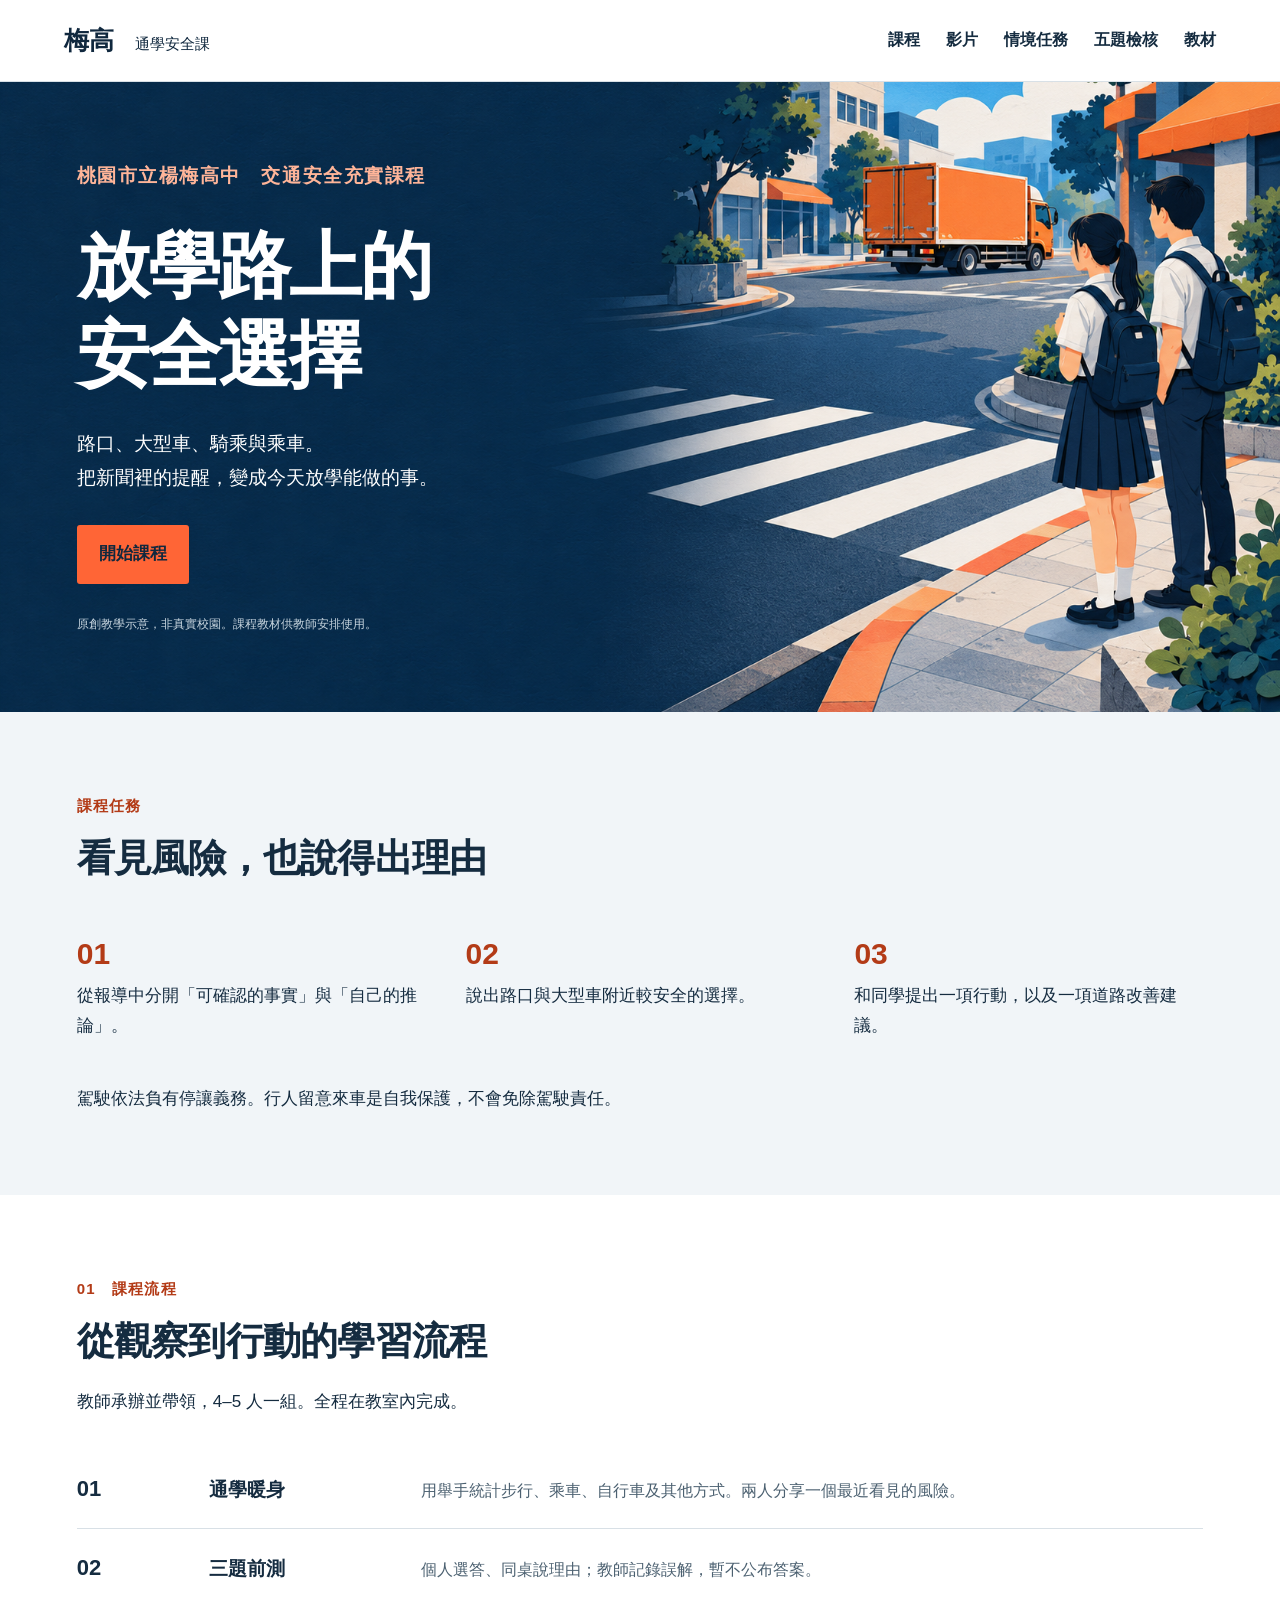
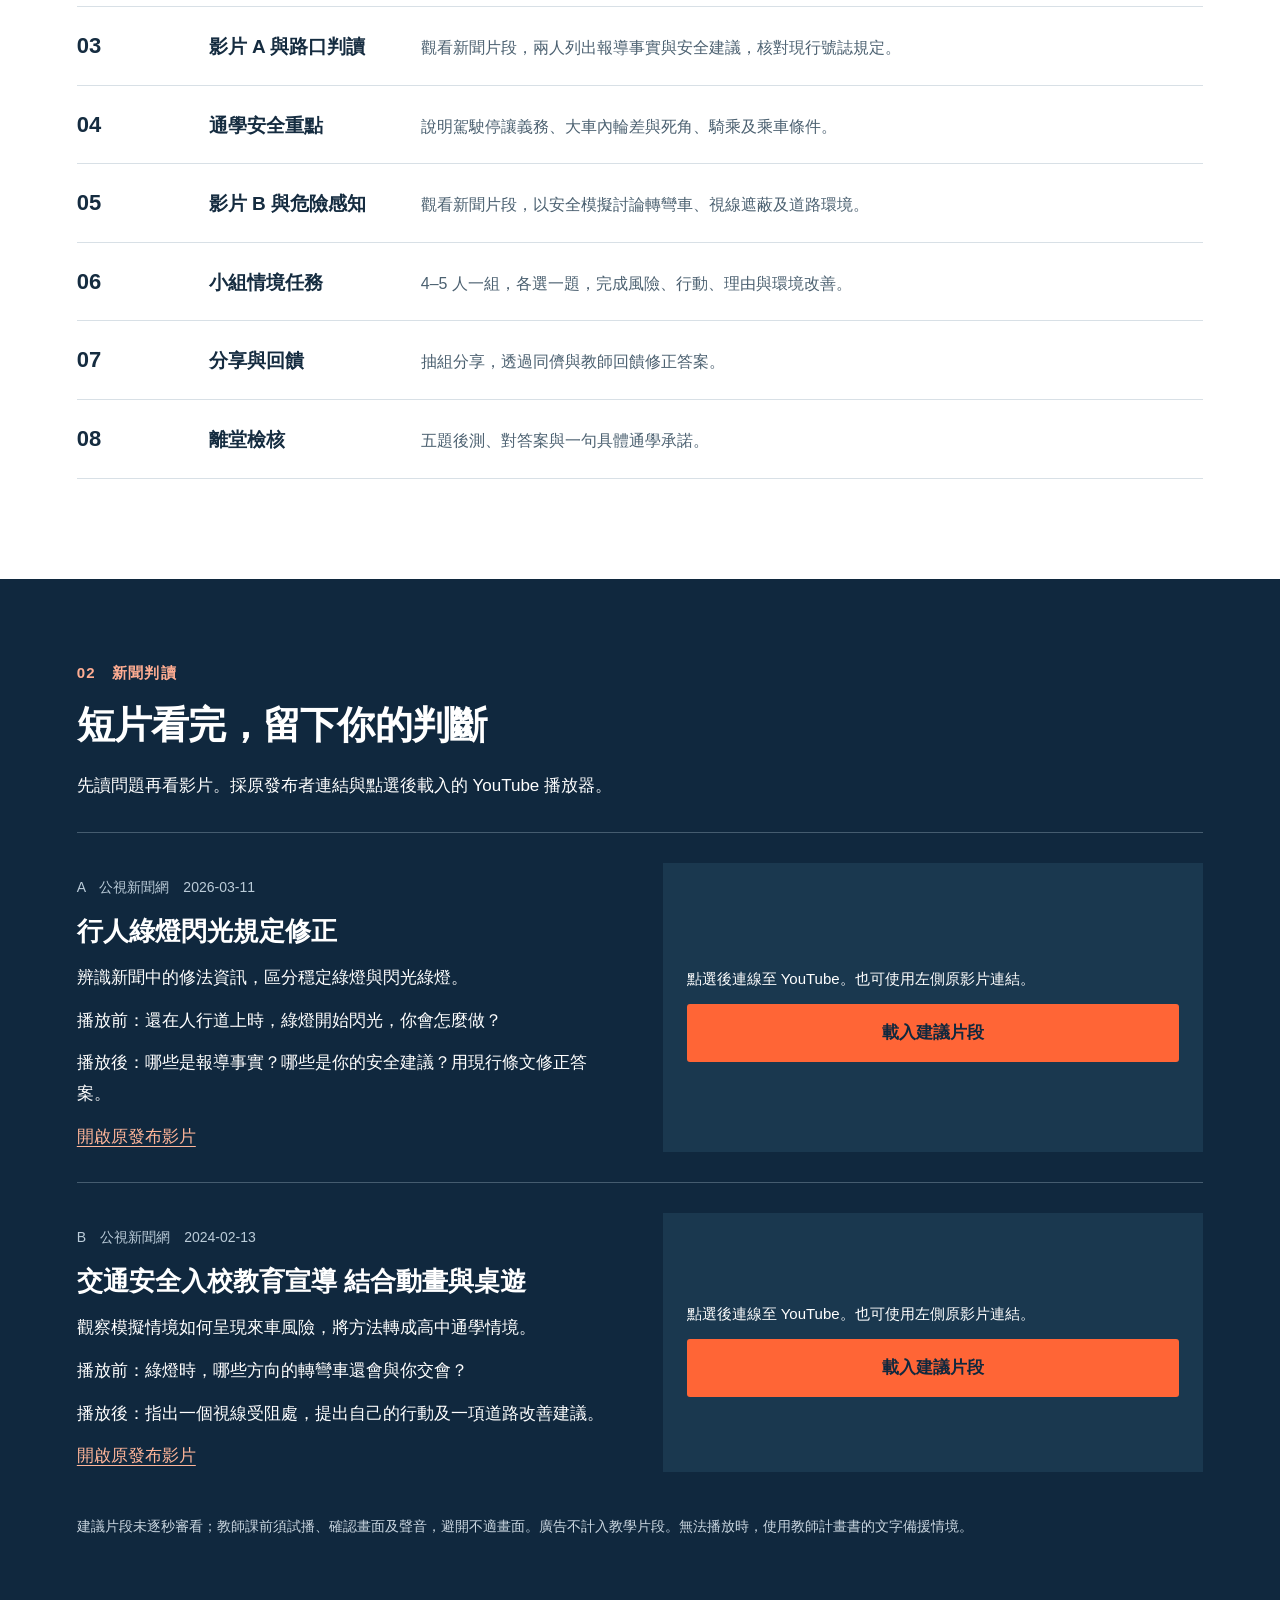
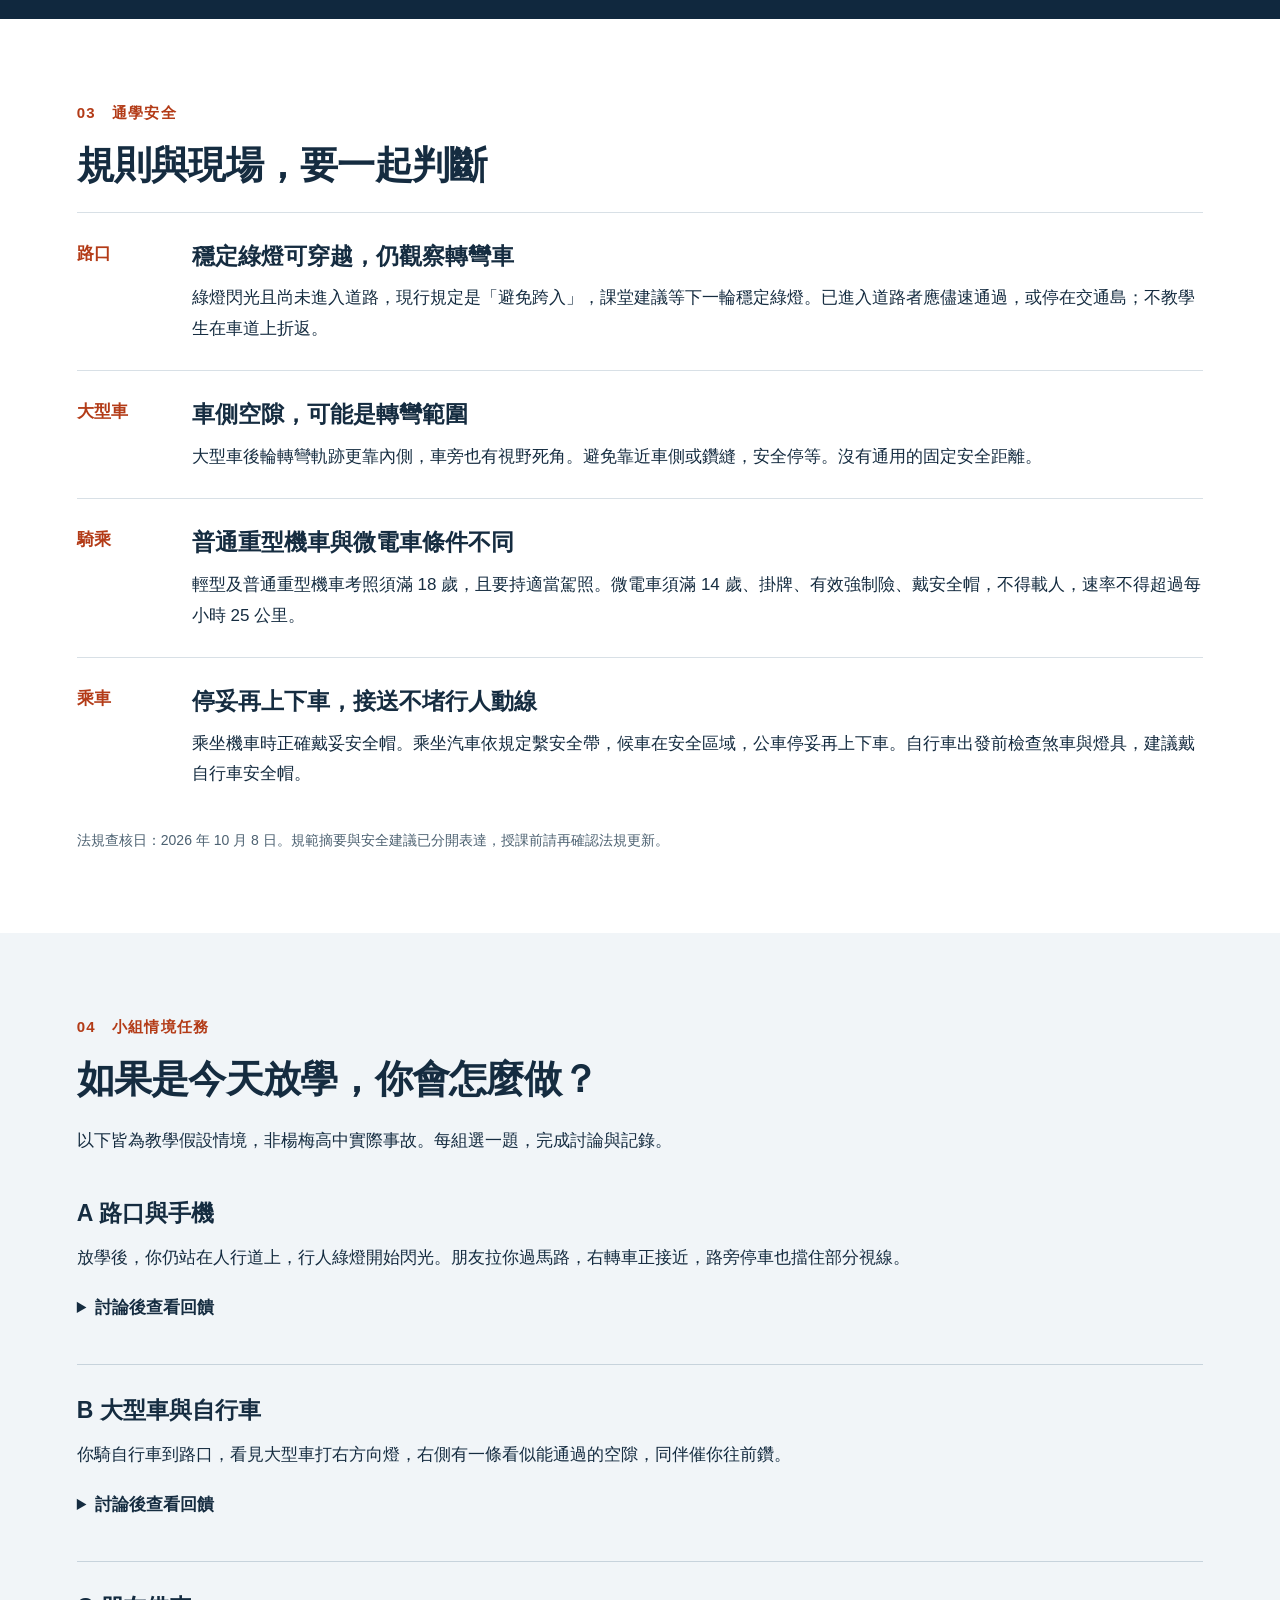
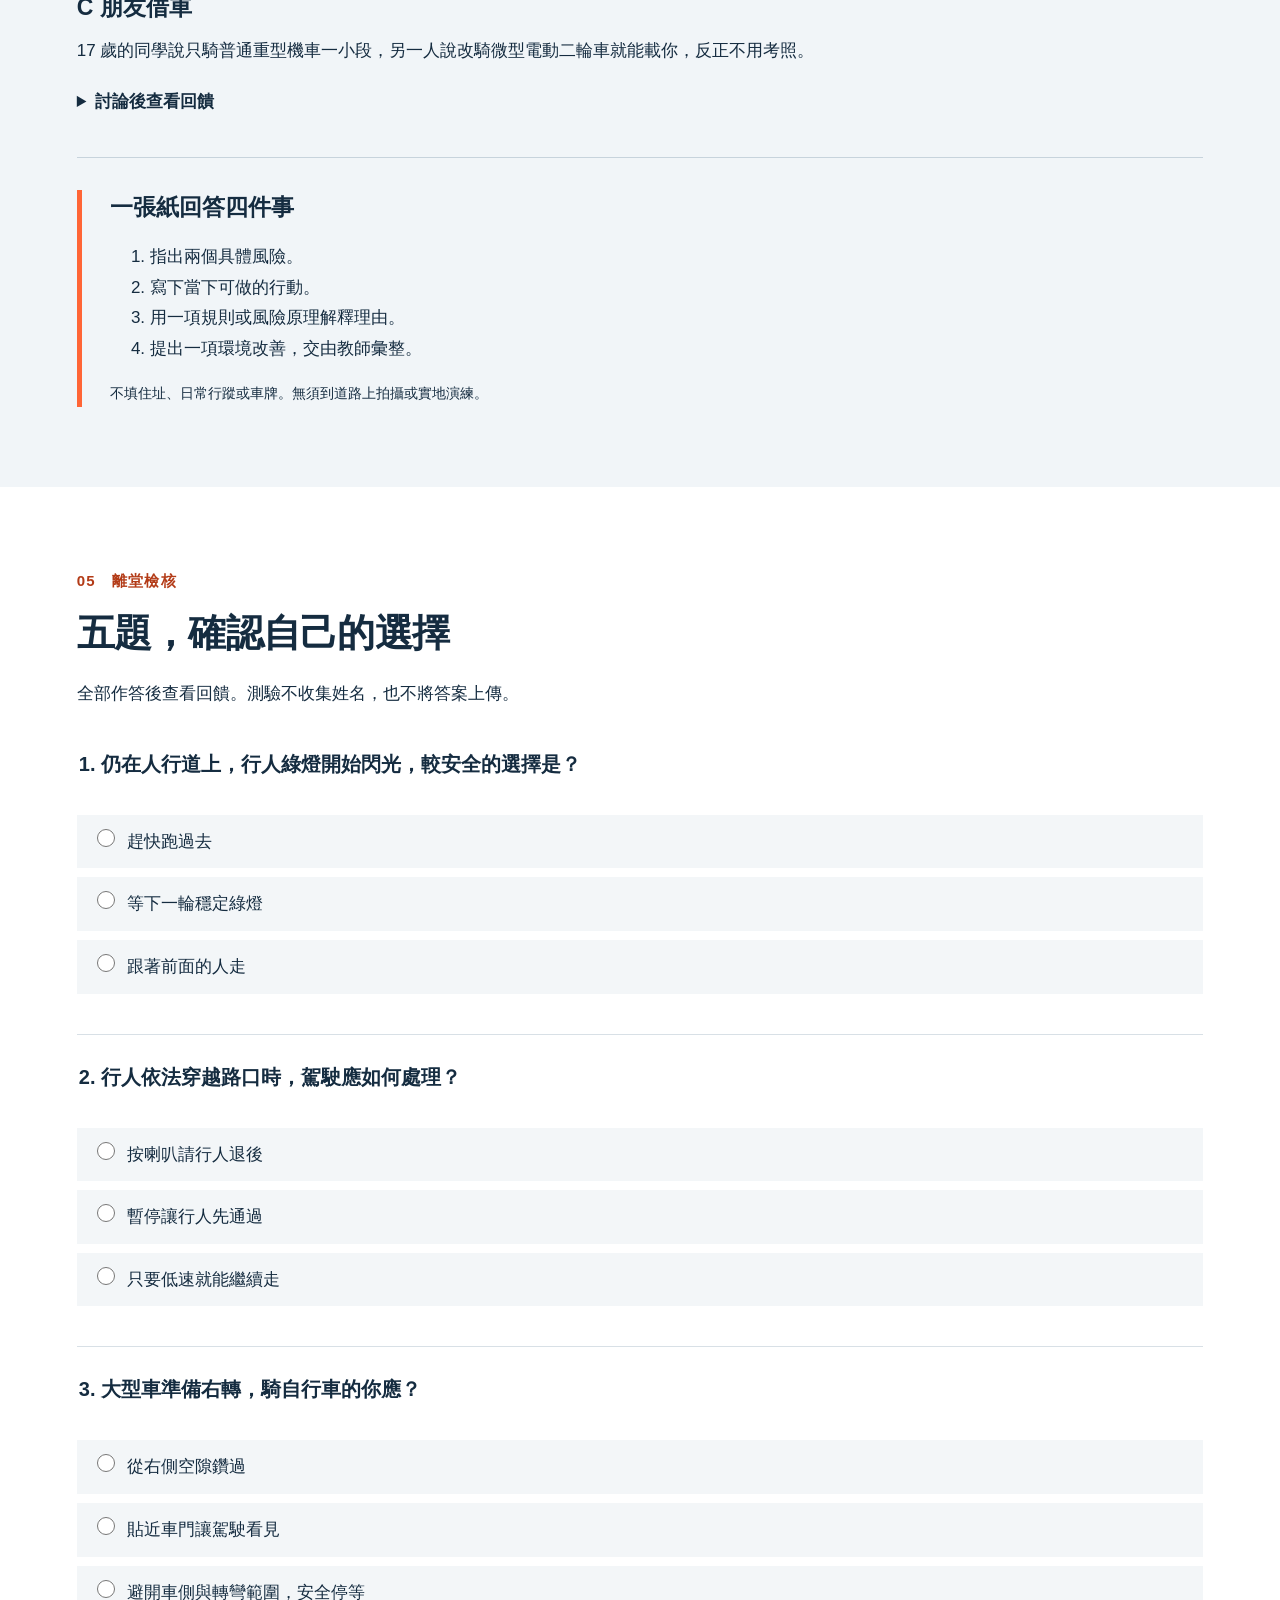
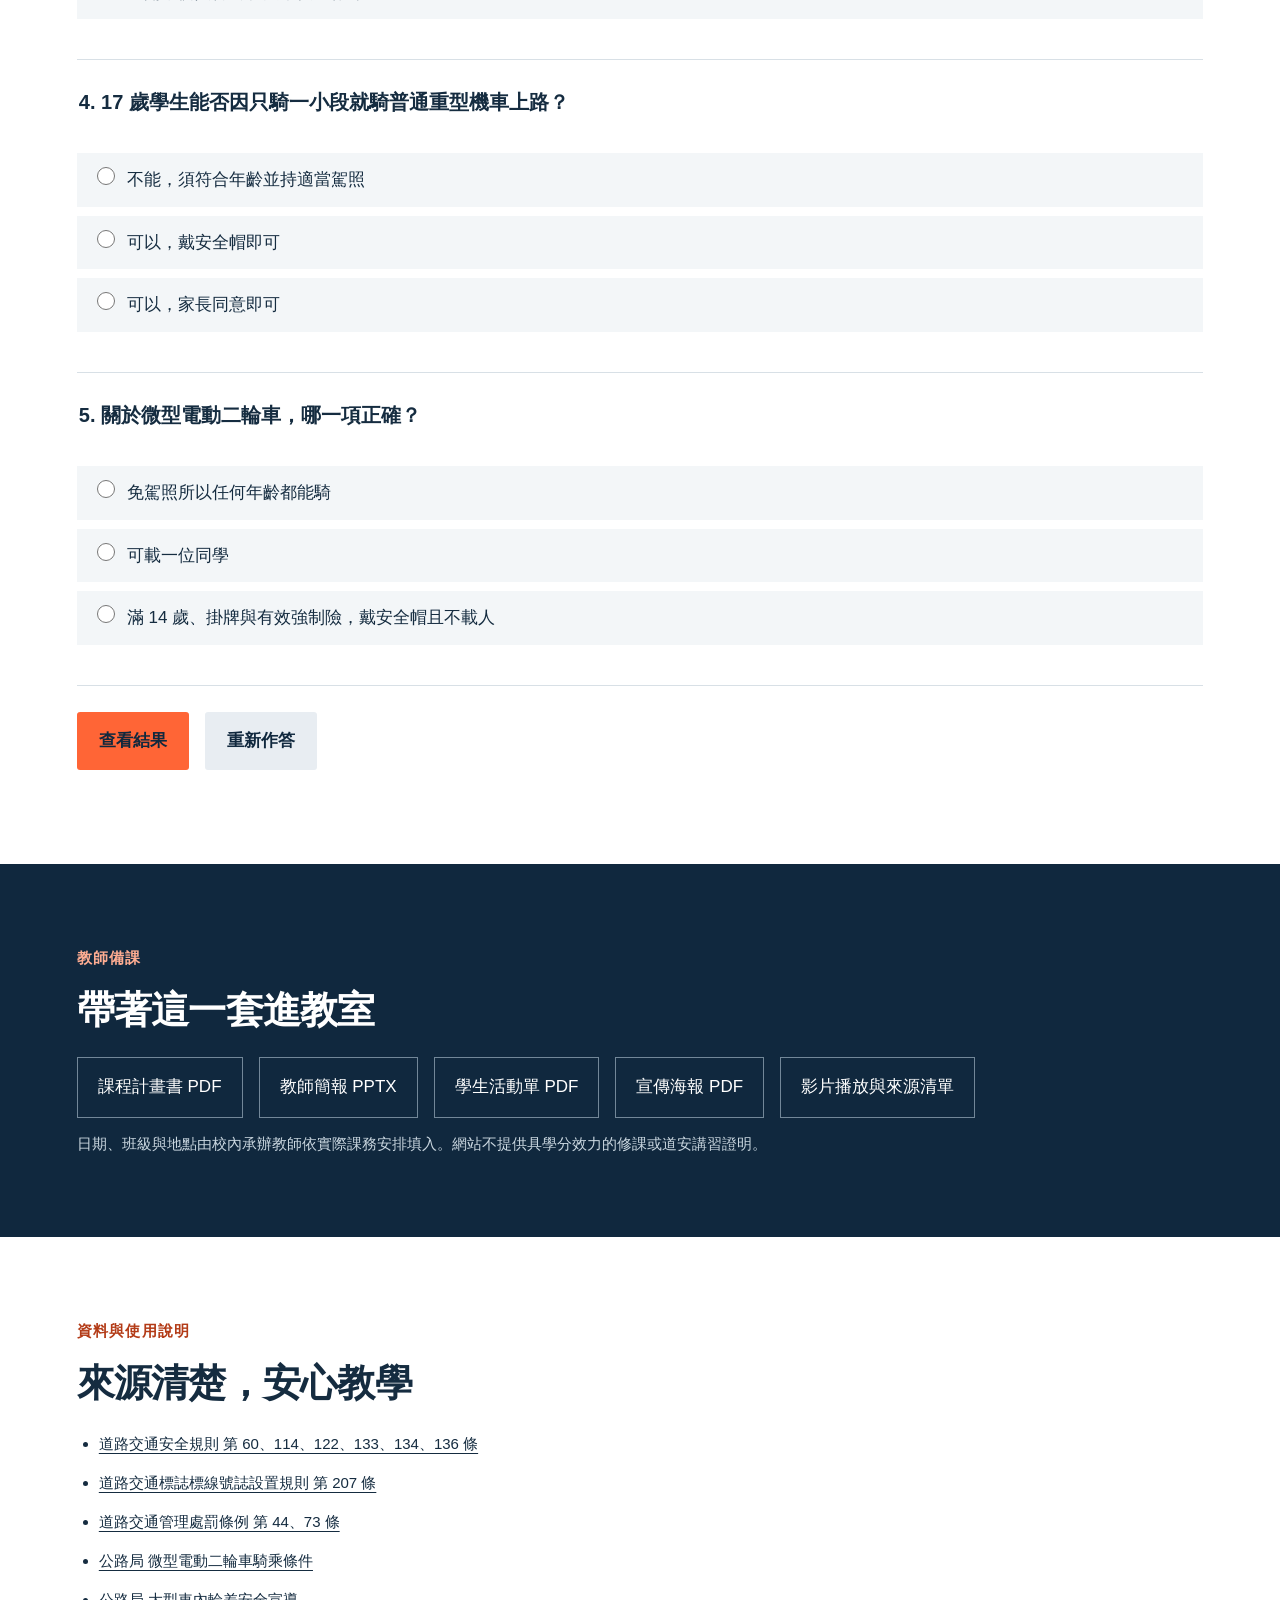
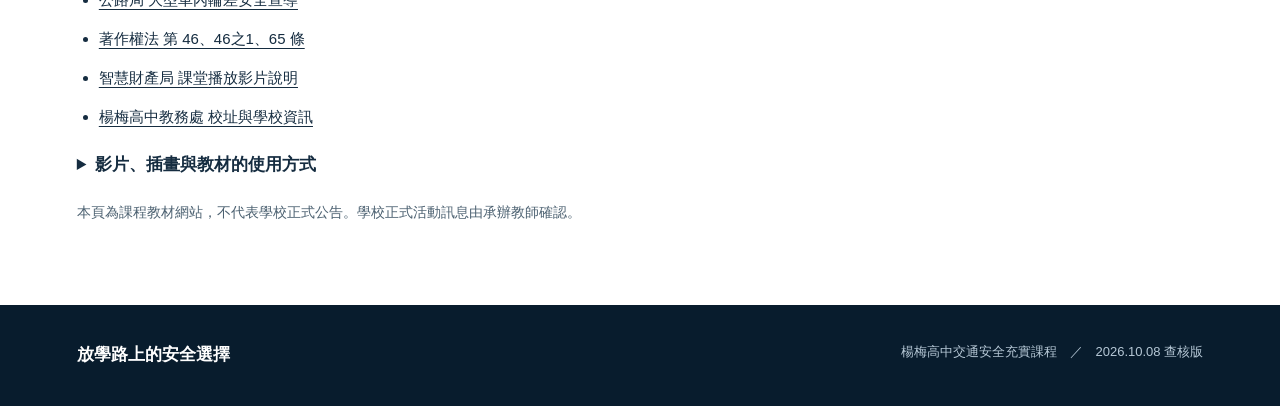
==== index.html @ a86367f7 "Publish Yangmei High School road safety course" ====
<!doctype html>
<html lang="zh-Hant-TW"><head><meta charset="utf-8"><meta name="viewport" content="width=device-width,initial-scale=1"><meta name="description" content="楊梅高中交通安全充實課程：新聞判讀、通學情境任務與五題檢核。"><title>放學路上的安全選擇｜楊梅高中交通安全充實課程</title><link rel="icon" href="data:image/svg+xml,%3Csvg xmlns='http://www.w3.org/2000/svg' viewBox='0 0 32 32'%3E%3Crect width='32' height='32' rx='7' fill='%2310283e'/%3E%3Cpath d='M7 8h18v4H7zm0 7h18v4H7zm0 7h18v4H7z' fill='%23ff6536'/%3E%3C/svg%3E"><link rel="stylesheet" href="style.css"></head>
<body><a class="skip" href="#main">跳至課程內容</a><header><a class="brand" href="#main">梅高 <span>通學安全課</span></a><nav aria-label="主要選單"><a href="#schedule">課程</a><a href="#videos">影片</a><a href="#mission">情境任務</a><a href="#quiz">五題檢核</a><a href="#downloads">教材</a></nav></header>
<main id="main"><section class="hero"><div class="hero-text"><p class="eyebrow">桃園市立楊梅高中　交通安全充實課程</p><h1>放學路上的<br>安全選擇</h1><p>路口、大型車、騎乘與乘車。<br>把新聞裡的提醒，變成今天放學能做的事。</p><a class="button" href="#schedule">開始課程</a><p class="caption">原創教學示意，非真實校園。課程教材供教師安排使用。</p></div></section>
<section class="intro"><p class="section-no">課程任務</p><h2>看見風險，也說得出理由</h2><div class="goals"><p><strong>01</strong>從報導中分開「可確認的事實」與「自己的推論」。</p><p><strong>02</strong>說出路口與大型車附近較安全的選擇。</p><p><strong>03</strong>和同學提出一項行動，以及一項道路改善建議。</p></div><p>駕駛依法負有停讓義務。行人留意來車是自我保護，不會免除駕駛責任。</p></section>
<section id="schedule"><div class="section-head"><p class="section-no">01　課程流程</p><h2>從觀察到行動的學習流程</h2><p>教師承辦並帶領，4–5 人一組。全程在教室內完成。</p></div><ol id="timeline" class="timeline"></ol></section>
<section class="navy" id="videos"><div class="section-head"><p class="section-no">02　新聞判讀</p><h2>短片看完，留下你的判斷</h2><p>先讀問題再看影片。採原發布者連結與點選後載入的 YouTube 播放器。</p></div><div id="video-list"></div><p class="note">建議片段未逐秒審看；教師課前須試播、確認畫面及聲音，避開不適畫面。廣告不計入教學片段。無法播放時，使用教師計畫書的文字備援情境。</p></section>
<section id="rules"><p class="section-no">03　通學安全</p><h2>規則與現場，要一起判斷</h2><div class="rule-list"><article><span>路口</span><h3>穩定綠燈可穿越，仍觀察轉彎車</h3><p>綠燈閃光且尚未進入道路，現行規定是「避免跨入」，課堂建議等下一輪穩定綠燈。已進入道路者應儘速通過，或停在交通島；不教學生在車道上折返。</p></article><article><span>大型車</span><h3>車側空隙，可能是轉彎範圍</h3><p>大型車後輪轉彎軌跡更靠內側，車旁也有視野死角。避免靠近車側或鑽縫，安全停等。沒有通用的固定安全距離。</p></article><article><span>騎乘</span><h3>普通重型機車與微電車條件不同</h3><p>輕型及普通重型機車考照須滿 18 歲，且要持適當駕照。微電車須滿 14 歲、掛牌、有效強制險、戴安全帽，不得載人，速率不得超過每小時 25 公里。</p></article><article><span>乘車</span><h3>停妥再上下車，接送不堵行人動線</h3><p>乘坐機車時正確戴妥安全帽。乘坐汽車依規定繫安全帶，候車在安全區域，公車停妥再上下車。自行車出發前檢查煞車與燈具，建議戴自行車安全帽。</p></article></div><p class="note">法規查核日：2026 年 10 月 8 日。規範摘要與安全建議已分開表達，授課前請再確認法規更新。</p></section>
<section id="mission" class="mission"><p class="section-no">04　小組情境任務</p><h2>如果是今天放學，你會怎麼做？</h2><p>以下皆為教學假設情境，非楊梅高中實際事故。每組選一題，完成討論與記錄。</p><div id="scenario-list"></div><div class="task"><h3>一張紙回答四件事</h3><ol><li>指出兩個具體風險。</li><li>寫下當下可做的行動。</li><li>用一項規則或風險原理解釋理由。</li><li>提出一項環境改善，交由教師彙整。</li></ol><p>不填住址、日常行蹤或車牌。無須到道路上拍攝或實地演練。</p></div></section>
<section id="quiz"><p class="section-no">05　離堂檢核</p><h2>五題，確認自己的選擇</h2><p>全部作答後查看回饋。測驗不收集姓名，也不將答案上傳。</p><form id="quiz-form"></form><div class="quiz-actions"><button type="submit" form="quiz-form">查看結果</button><button type="button" class="secondary" id="reset-quiz">重新作答</button></div><div id="result" role="status" aria-live="polite"></div></section>
<section id="downloads" class="downloads"><p class="section-no">教師備課</p><h2>帶著這一套進教室</h2><div class="download-links"><a href="materials/teacher-plan.pdf" download>課程計畫書 PDF</a><a href="materials/teacher-slides.pptx" download>教師簡報 PPTX</a><a href="materials/student-sheet.pdf" download>學生活動單 PDF</a><a href="materials/poster.pdf" download>宣傳海報 PDF</a><a href="materials/video-guide.html">影片播放與來源清單</a></div><p>日期、班級與地點由校內承辦教師依實際課務安排填入。網站不提供具學分效力的修課或道安講習證明。</p></section>
<section id="sources"><p class="section-no">資料與使用說明</p><h2>來源清楚，安心教學</h2><ul id="source-list"></ul><details><summary>影片、插畫與教材的使用方式</summary><p>影片著作權屬原權利人。本網站提供官方來源連結與原播放器，不存放影片、重製新聞截圖或提供下載。課堂播放須限於授課目的必要範圍，依著作權法第 46、65 條評估；公開網站不以課堂使用例外為重製或重新上傳的依據。原發布者關閉嵌入或移除影片時，改用來源連結及文字情境。</p><p>文字、活動及宣傳版面為本課程原創編製；插畫為 AI 生成教學示意。未使用學校校徽、新聞畫面或第三方照片。教師可在校內教學使用並修改原創教材；第三方影片仍依原權利條件使用。</p></details><p>本頁為課程教材網站，不代表學校正式公告。學校正式活動訊息由承辦教師確認。</p></section></main><footer><strong>放學路上的安全選擇</strong><span>楊梅高中交通安全充實課程　／　2026.10.08 查核版</span></footer><script src="course-data.js"></script><script src="app.js"></script></body></html>
---- style.css ----
:root{--navy:#10283e;--orange:#ff6536;--ink:#152c40;--muted:#4c6171;--line:#d8e0e6;--pale:#f1f5f8}*{box-sizing:border-box}html{scroll-behavior:smooth;scroll-padding-top:100px}body{margin:0;color:var(--ink);font-family:"Microsoft JhengHei","Noto Sans TC",sans-serif;font-size:17px;line-height:1.8}a{color:inherit;text-underline-offset:4px}button,a{touch-action:manipulation}button{font:inherit;cursor:pointer}a:focus-visible,button:focus-visible,input:focus-visible,summary:focus-visible{outline:3px solid #f58c00;outline-offset:4px}.skip{position:absolute;top:-100px;left:20px;background:white;z-index:9}.skip:focus{top:8px}header{display:flex;align-items:center;justify-content:space-between;padding:18px 5vw;background:white;position:sticky;top:0;z-index:5;border-bottom:1px solid var(--line);gap:24px}.brand{text-decoration:none;font-size:25px;font-weight:900;color:var(--navy);white-space:nowrap}.brand span{font-size:15px;margin-left:14px;font-weight:500}nav{display:flex;gap:26px}nav a{text-decoration:none;font-size:16px;font-weight:700}nav a:hover{color:#b83b13}.hero{min-height:630px;background:var(--navy) url('hero.png') center/cover;color:white;display:flex;align-items:center;padding:55px 6vw}.hero-text{max-width:590px}.eyebrow,.section-no{font-size:15px;font-weight:bold;letter-spacing:.08em}.eyebrow{color:#ffb599}h1{font-size:clamp(42px,5.7vw,78px);line-height:1.22;margin:28px 0;font-weight:900;letter-spacing:-.03em}.hero p{font-size:19px}.hero .caption{font-size:12px;margin-top:30px;color:#c7d5df}.button,button{display:inline-block;background:var(--orange);color:#10283e;border:0;padding:14px 22px;font-weight:800;text-decoration:none;border-radius:3px}.button:hover,button:hover{background:#ff8d6a}.hero .button{margin-top:18px}.intro,main>section:not(.hero){padding:68px max(6vw,calc((100vw - 1180px)/2))}h2{font-size:clamp(28px,3vw,42px);line-height:1.4;margin:10px 0 20px;letter-spacing:-.02em}h3{font-size:23px;line-height:1.5;margin:12px 0}p{margin:12px 0}.section-no{color:#b33b17}.section-head{margin-bottom:30px}.goals{display:grid;grid-template-columns:repeat(3,1fr);gap:40px;margin:30px 0}.goals strong{display:block;color:#b33b17;font-size:30px}.intro{background:var(--pale)}.timeline{padding:0;margin:32px 0;list-style:none}.timeline li{display:grid;grid-template-columns:110px 190px 1fr;gap:22px;padding:19px 0;border-bottom:1px solid var(--line);align-items:baseline}.time{font-size:22px;font-weight:800;font-variant-numeric:tabular-nums}.timeline h3{font-size:19px;margin:0}.timeline p{margin:0;color:var(--muted);font-size:16px}.navy{background:var(--navy);color:white}.navy .section-no{color:#ffad92}.video{padding:30px 0;border-top:1px solid #455c6f;display:grid;grid-template-columns:1fr 1fr;gap:45px}.video-meta{color:#bbccd9;font-size:14px}.video h3{font-size:26px}.video .button{margin-top:12px}.video-preview{background:#1a384f;padding:24px;min-height:220px;display:flex;flex-direction:column;justify-content:center}.video-preview p{font-size:15px}.video iframe{width:100%;aspect-ratio:16/9;border:0}.video a{color:#ffb599}.video small{font-size:13px;color:#cbd7e1}.note{font-size:14px;color:var(--muted)}.navy .note{color:#cbd7e1}.rule-list article{display:grid;grid-template-columns:90px 1fr;column-gap:25px;padding:26px 0;border-top:1px solid var(--line)}.rule-list span{grid-row:span 2;font-weight:bold;color:#b33b17}.rule-list h3{margin:0 0 10px}.rule-list p{grid-column:2;margin:0}.mission{background:var(--pale)}.scenario{padding:20px 0;border-bottom:1px solid #c7d3dc}.scenario h3{margin:8px 0}details{margin:20px 0}summary{font-weight:700;cursor:pointer}details p{color:var(--muted)}.task{margin-top:32px;padding-left:28px;border-left:5px solid var(--orange)}.task p{font-size:14px}fieldset{border:0;border-bottom:1px solid var(--line);padding:24px 0 28px;margin:0}legend{font-size:20px;font-weight:700;padding-top:24px}label{display:block;cursor:pointer;margin:9px 0;padding:10px 14px;background:#f3f6f8;border:1px solid transparent}label:has(input:checked){border-color:var(--navy);background:#e6edf3}input{margin-right:12px;accent-color:var(--navy);width:18px;height:18px}.quiz-actions{display:flex;gap:16px;margin:26px 0}.secondary{background:#e8edf2}.secondary:hover{background:#d6e0e8}#result{padding:0;font-size:18px}#result:not(:empty){padding:22px;background:#edf3f7;border-left:5px solid var(--orange)}.feedback{margin-top:12px;font-size:16px}.downloads{background:var(--navy);color:white}.downloads .section-no{color:#ffad92}.download-links{display:flex;flex-wrap:wrap;gap:16px}.download-links a{border:1px solid #728798;text-decoration:none;padding:14px 20px}.download-links a:hover{background:#25465f}.downloads p{font-size:15px;color:#cad7e0}#source-list{padding-left:22px;font-size:15px}#source-list li{margin:12px 0;overflow-wrap:anywhere}#sources>p:last-child{font-size:14px;color:var(--muted)}footer{background:#081c2d;color:white;padding:35px 6vw;display:flex;justify-content:space-between;gap:20px}footer span{font-size:13px;color:#b6c8d6}@media(max-width:900px){header{padding:14px 5vw;flex-wrap:wrap;gap:12px}nav{gap:18px;overflow:auto;white-space:nowrap;width:100%;padding:2px 0}.hero{background-position:60% center;min-height:600px}.hero-text{max-width:58%}.hero p{font-size:16px}.hero .eyebrow{font-size:13px}.goals{grid-template-columns:1fr;gap:12px}.goals strong{display:inline;margin-right:15px;font-size:23px}.timeline li{grid-template-columns:85px 1fr;gap:10px 18px}.timeline p{grid-column:2}.video{grid-template-columns:1fr;gap:16px}.rule-list article{grid-template-columns:60px 1fr;gap:15px}footer{flex-direction:column}}@media(max-width:540px){.brand span{font-size:13px}.hero{background-image:linear-gradient(90deg,rgba(16,40,62,.98),rgba(16,40,62,.75)),url('hero.png');padding:45px 6vw;min-height:560px}.hero-text{max-width:100%}h1{font-size:48px}.hero .caption{max-width:280px}main>section:not(.hero){padding:45px 6vw}.time{font-size:18px}.rule-list article{display:block}.rule-list span{font-size:14px}.rule-list h3{font-size:22px}.quiz-actions{flex-wrap:wrap}.download-links{flex-direction:column}.download-links a{font-size:16px}}@media(prefers-reduced-motion:reduce){html{scroll-behavior:auto}}@media print{header,.hero,.quiz-actions,.video-preview{display:none}main>section{padding:20px!important;break-inside:avoid}.navy,.downloads{background:white;color:black}details{display:block}a{overflow-wrap:anywhere}}
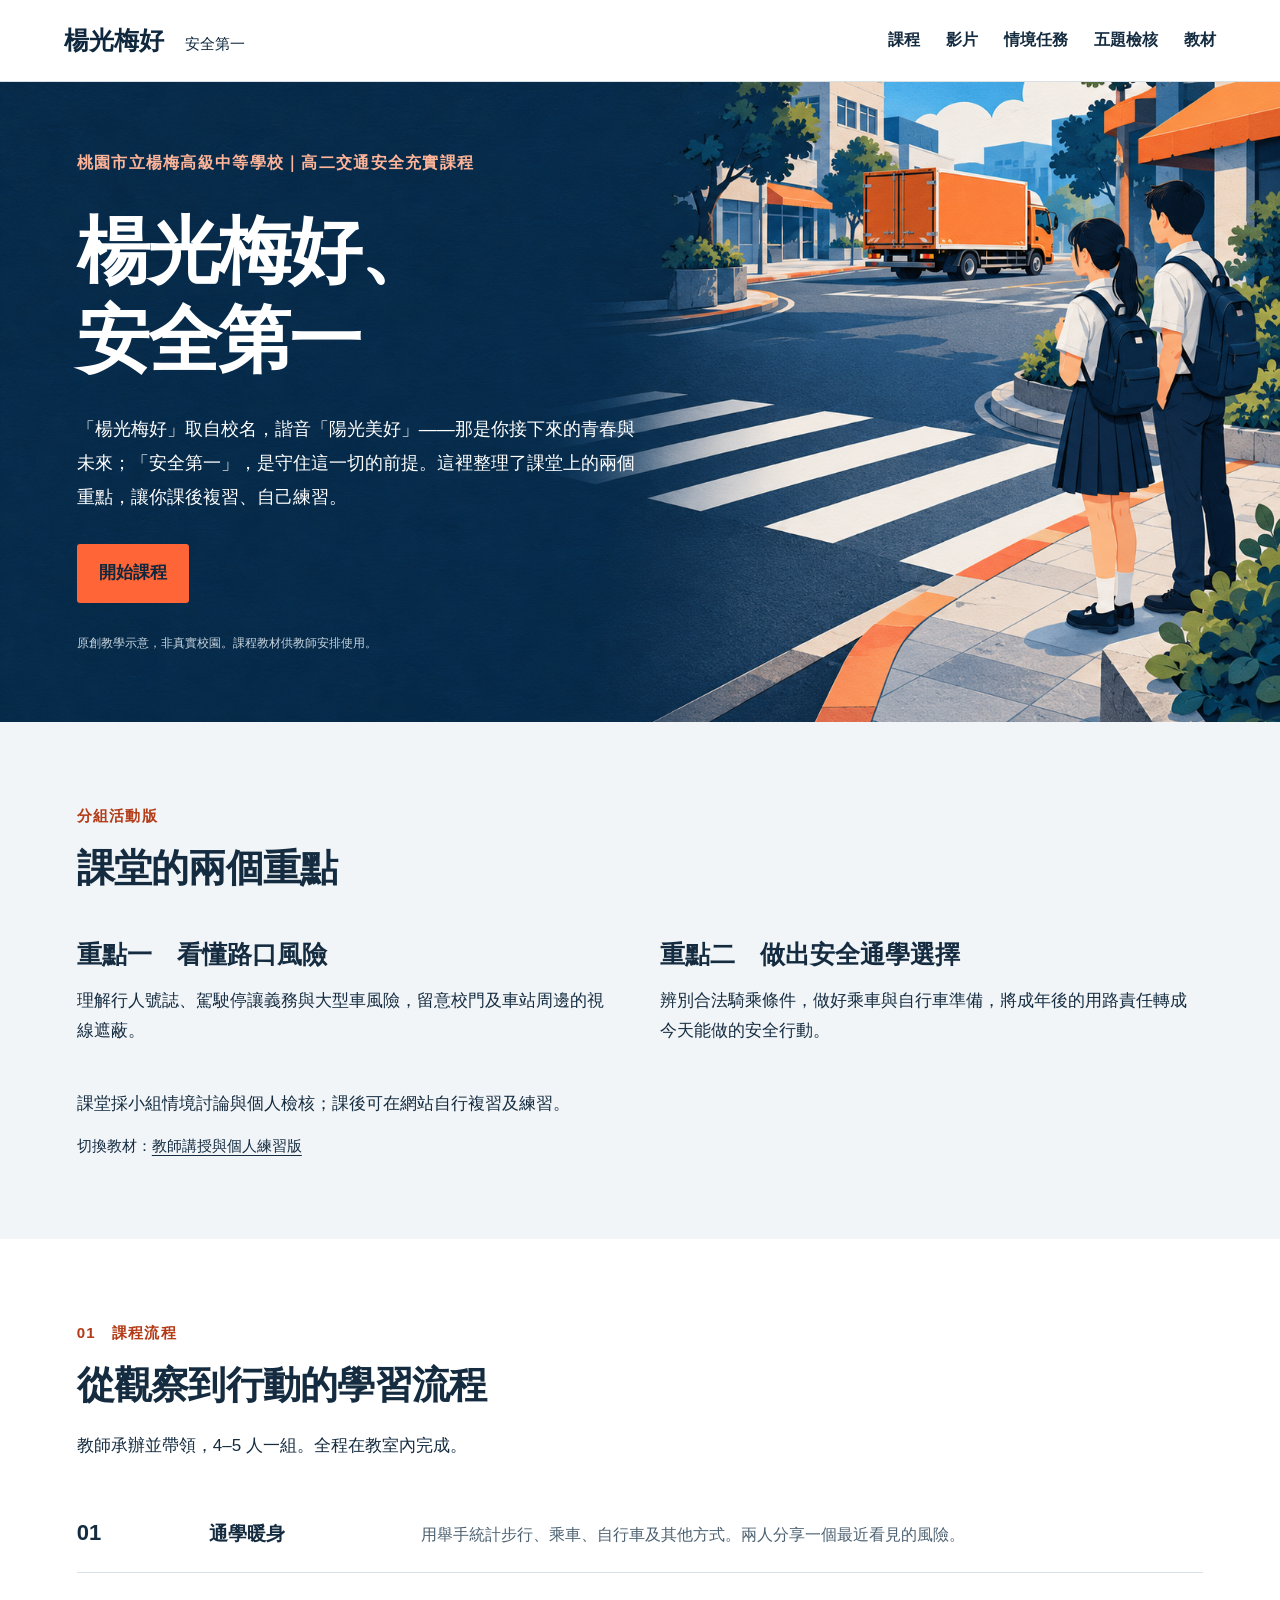
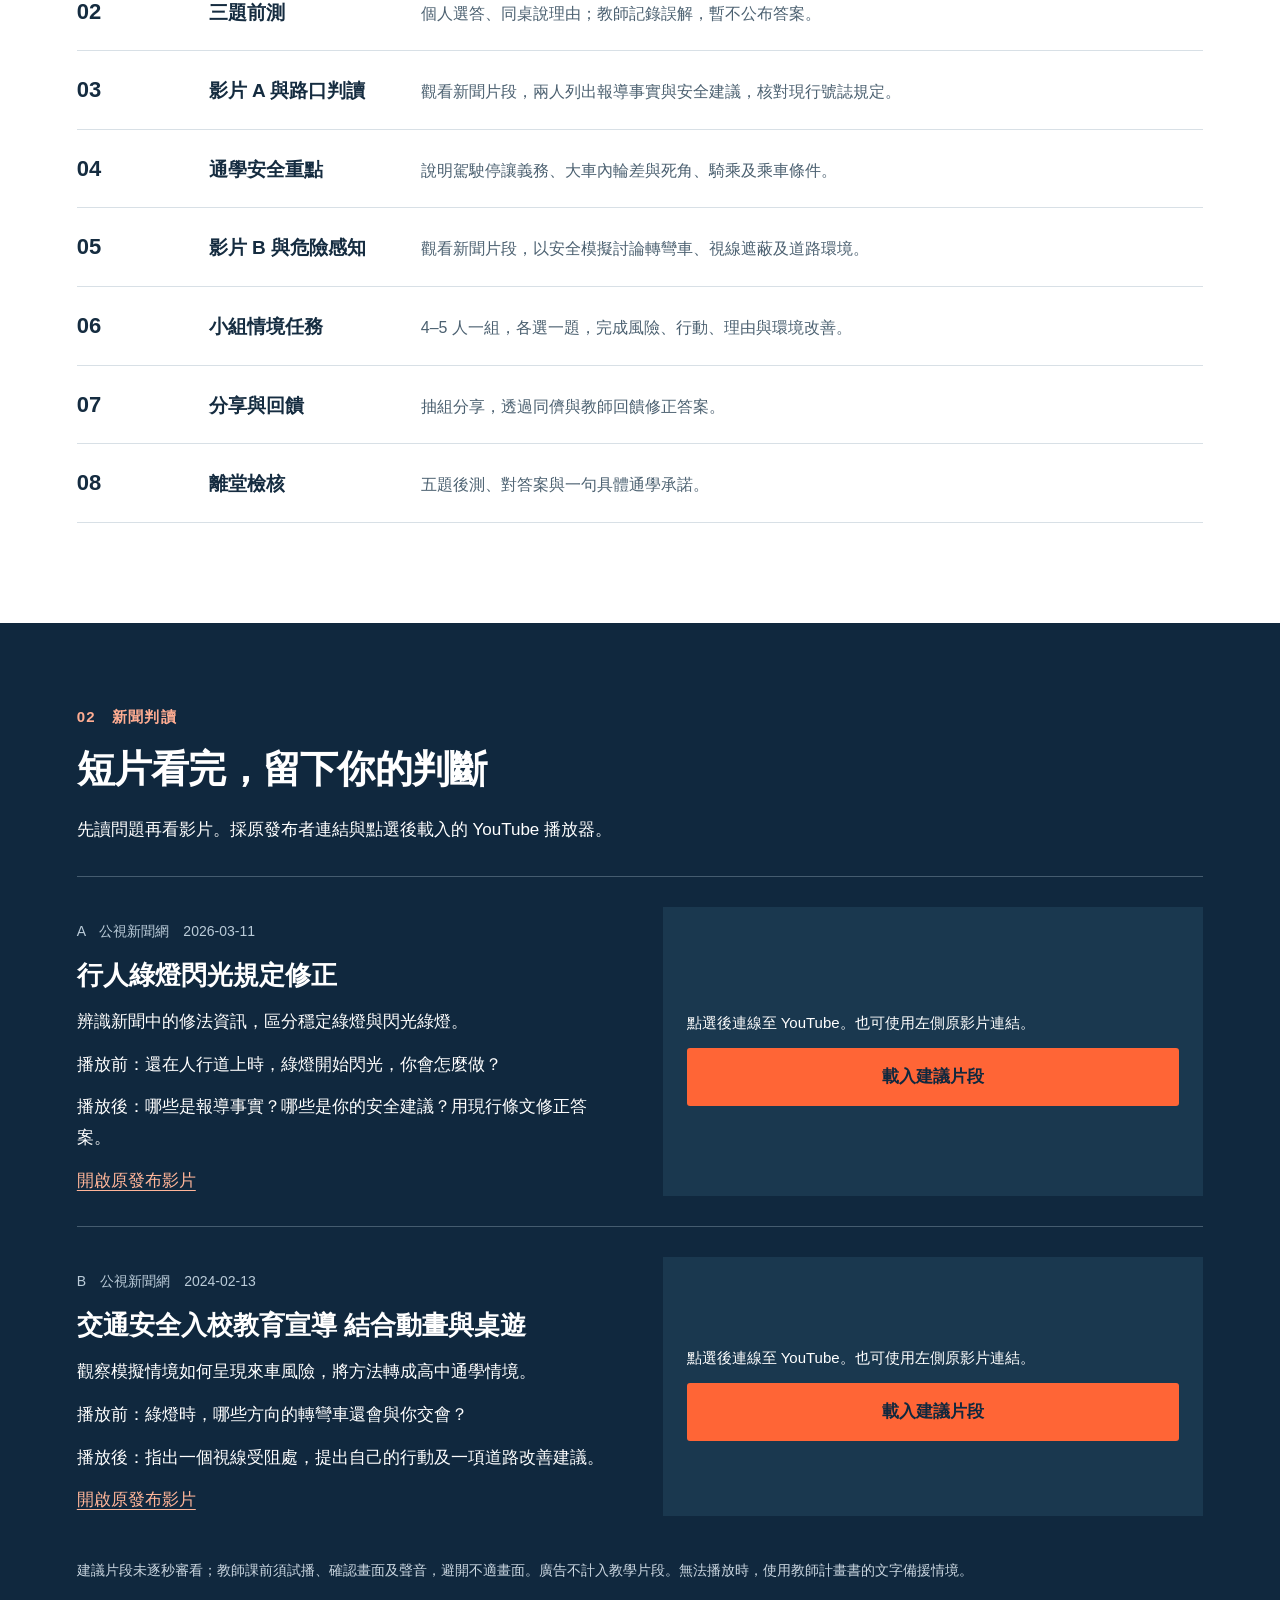
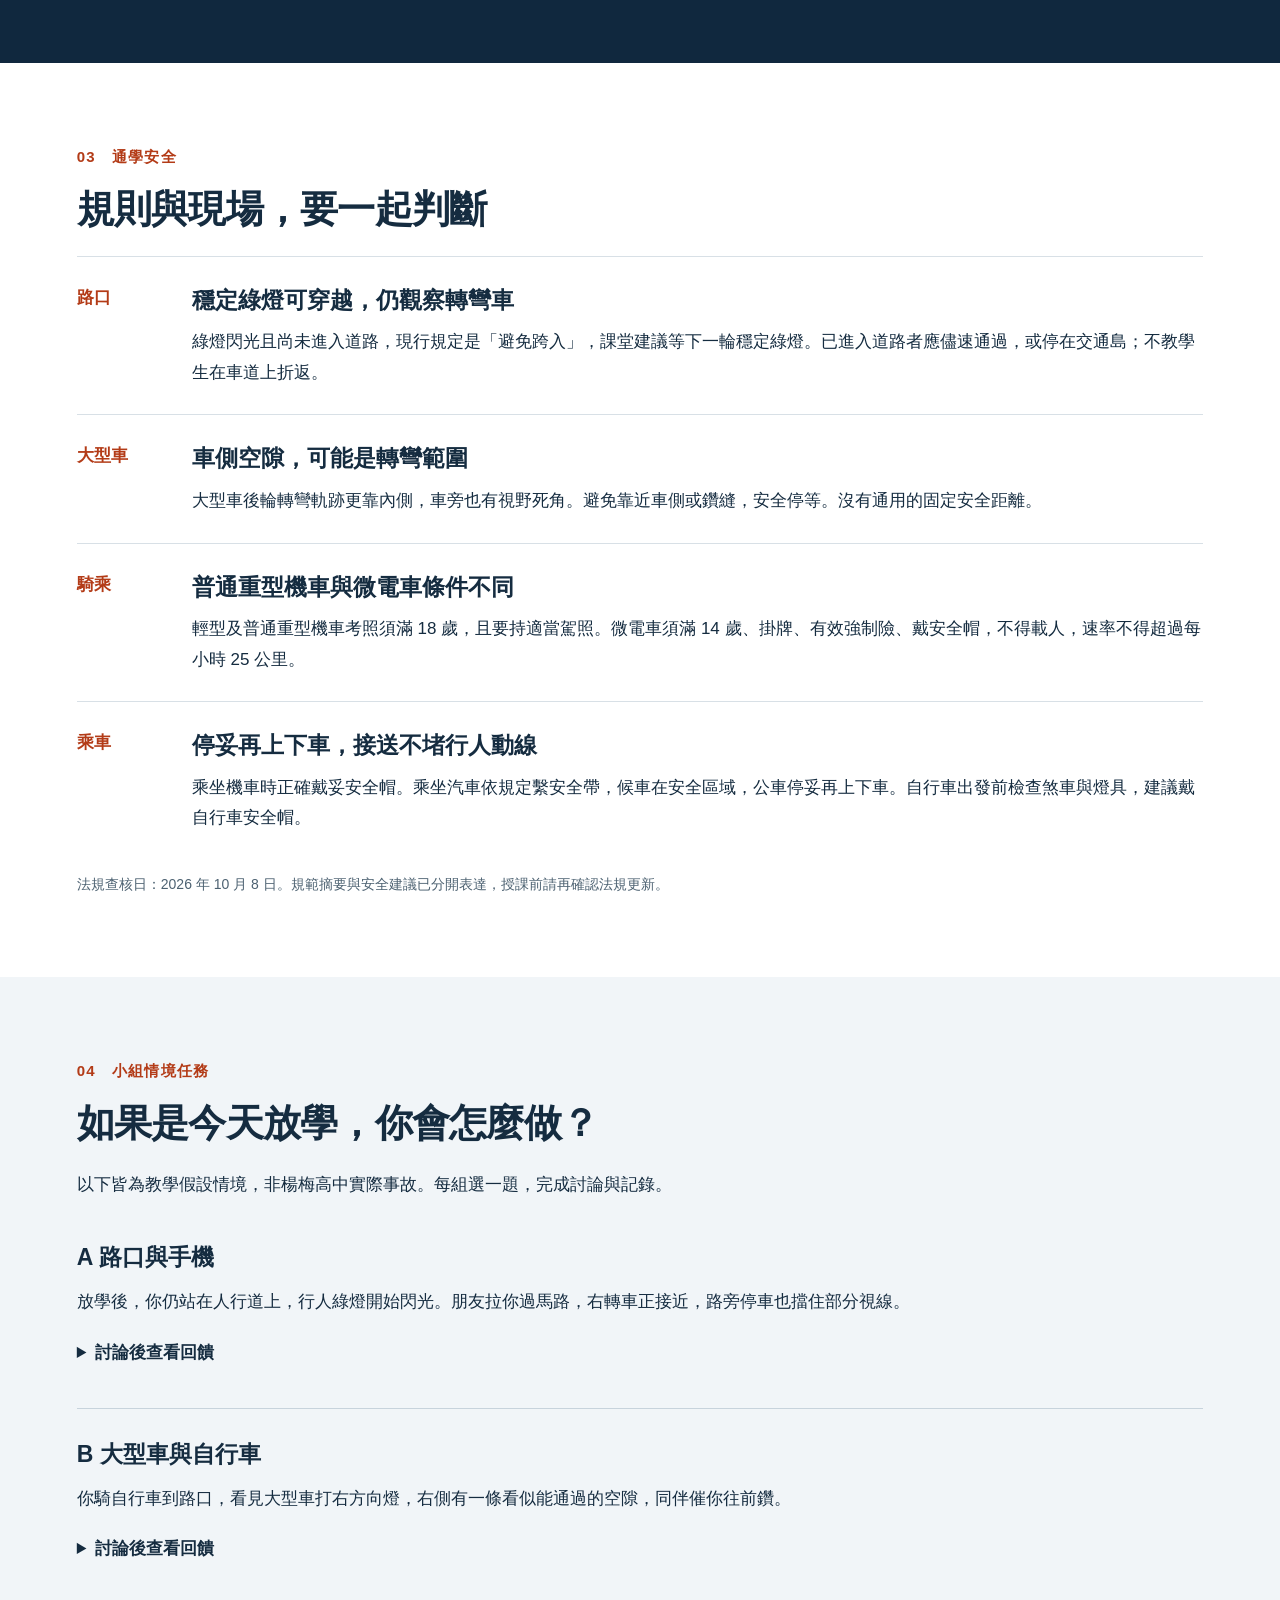
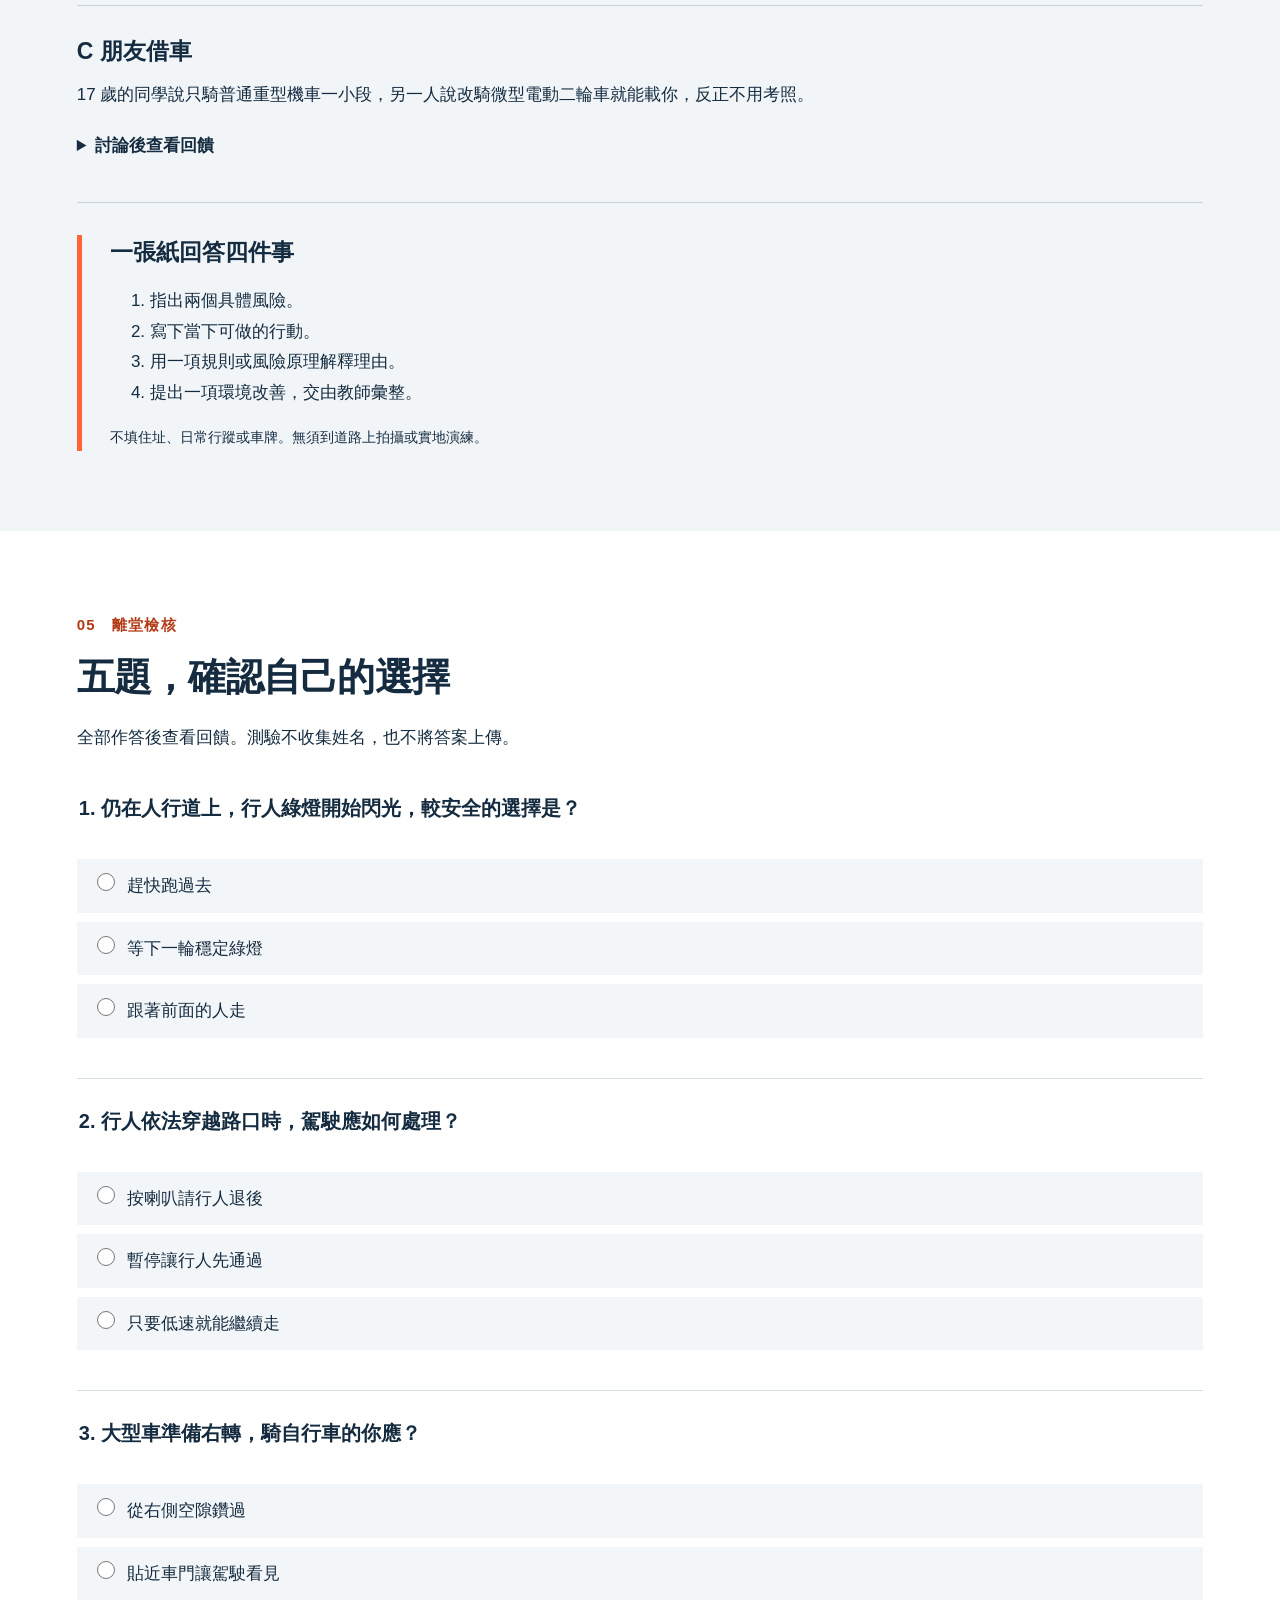
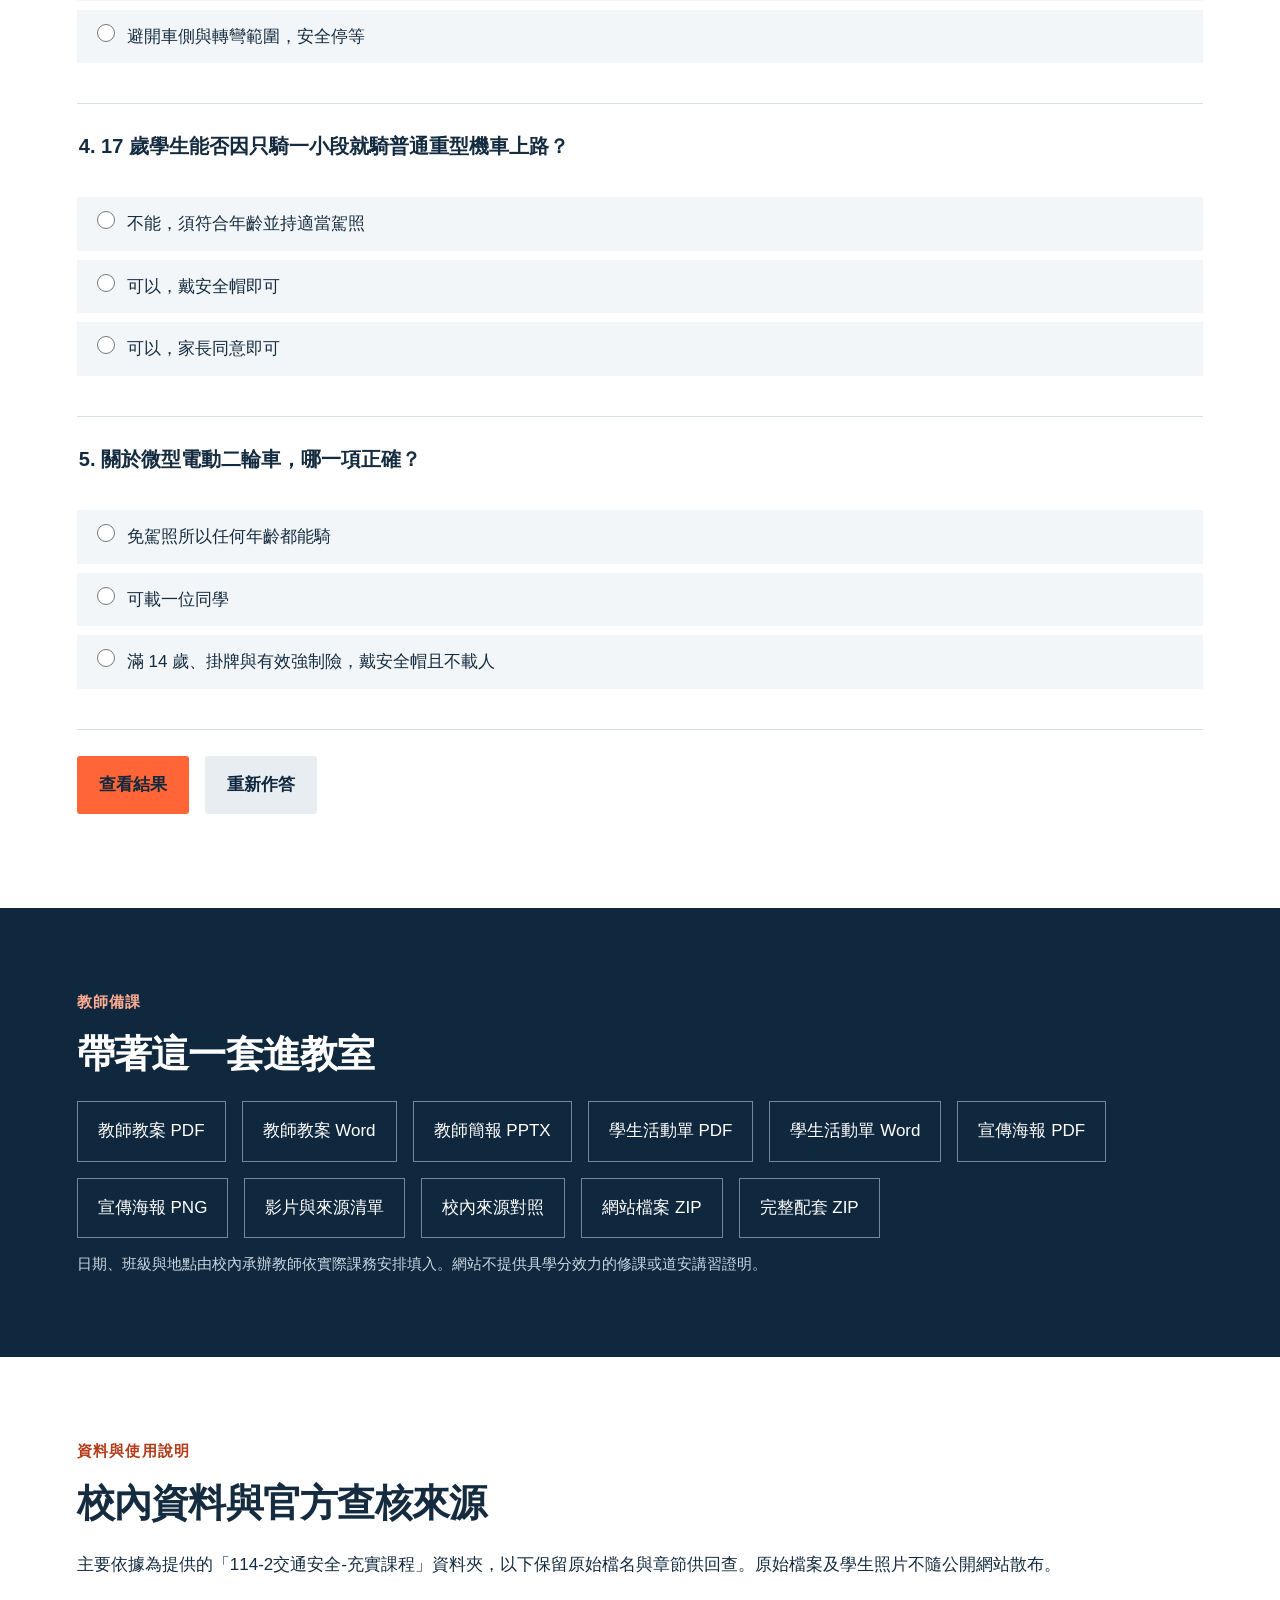
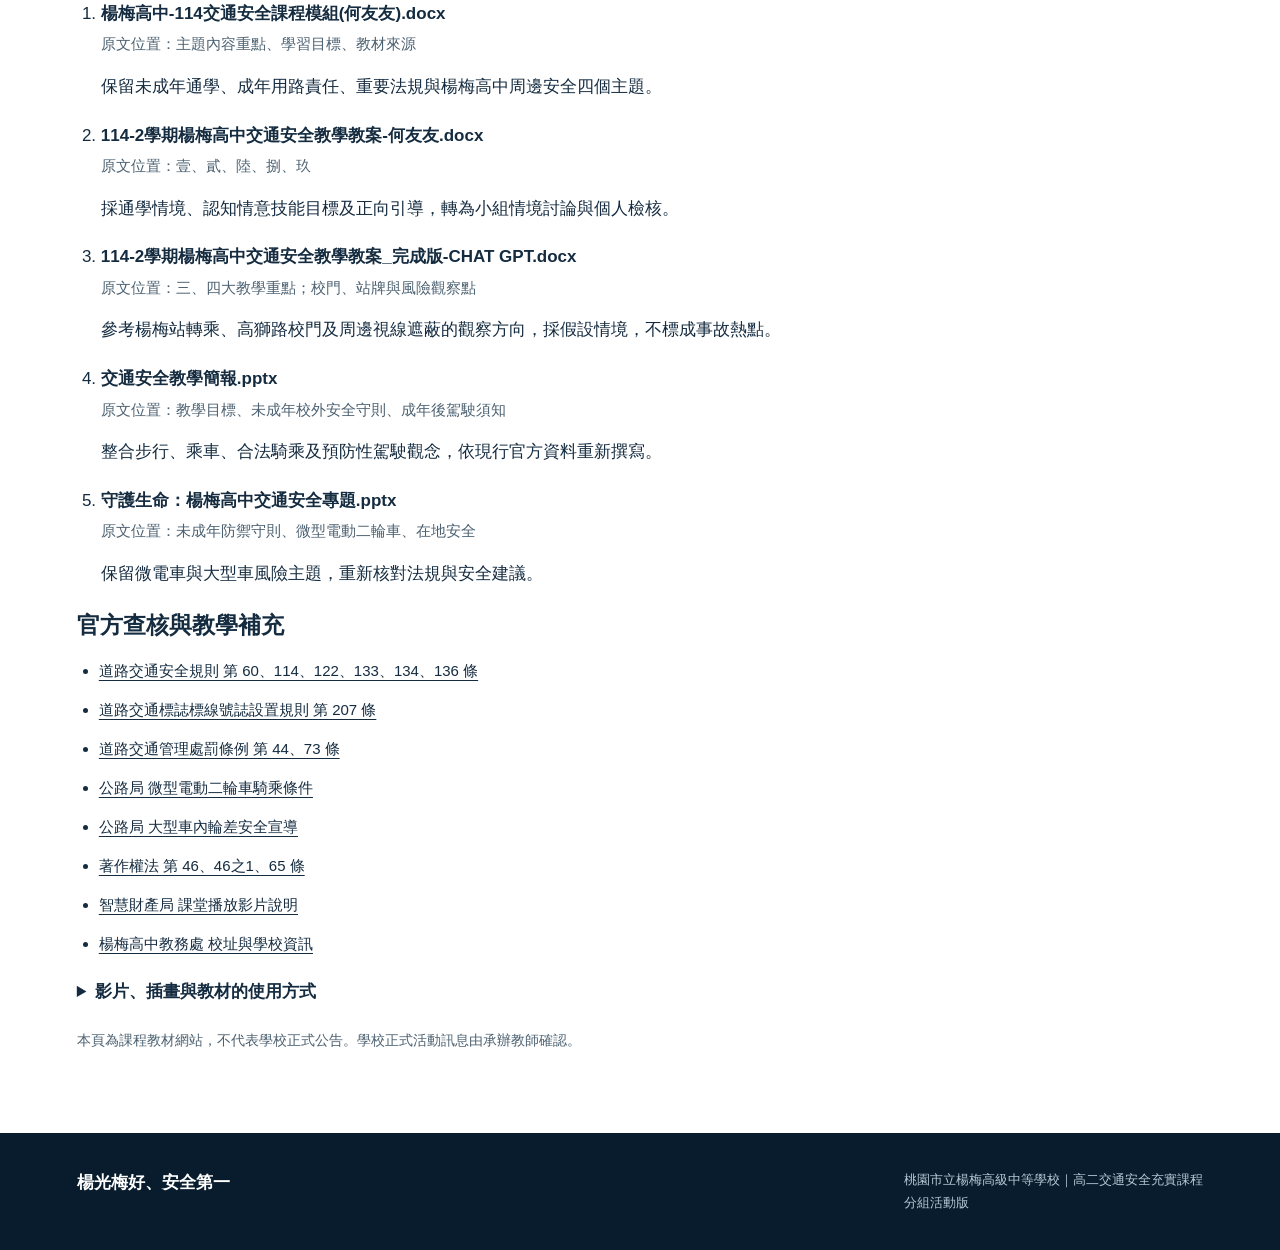
==== commit b08de6be: "Rebrand both Yangmei grade 11 traffic safety courses and teaching kits" ====
--- a/index.html
+++ b/index.html
@@ -1,12 +1,12 @@
 <!doctype html>
-<html lang="zh-Hant-TW"><head><meta charset="utf-8"><meta name="viewport" content="width=device-width,initial-scale=1"><meta name="description" content="楊梅高中交通安全充實課程：新聞判讀、通學情境任務與五題檢核。"><title>放學路上的安全選擇｜楊梅高中交通安全充實課程</title><link rel="icon" href="data:image/svg+xml,%3Csvg xmlns='http://www.w3.org/2000/svg' viewBox='0 0 32 32'%3E%3Crect width='32' height='32' rx='7' fill='%2310283e'/%3E%3Cpath d='M7 8h18v4H7zm0 7h18v4H7zm0 7h18v4H7z' fill='%23ff6536'/%3E%3C/svg%3E"><link rel="stylesheet" href="style.css"></head>
-<body><a class="skip" href="#main">跳至課程內容</a><header><a class="brand" href="#main">梅高 <span>通學安全課</span></a><nav aria-label="主要選單"><a href="#schedule">課程</a><a href="#videos">影片</a><a href="#mission">情境任務</a><a href="#quiz">五題檢核</a><a href="#downloads">教材</a></nav></header>
-<main id="main"><section class="hero"><div class="hero-text"><p class="eyebrow">桃園市立楊梅高中　交通安全充實課程</p><h1>放學路上的<br>安全選擇</h1><p>路口、大型車、騎乘與乘車。<br>把新聞裡的提醒，變成今天放學能做的事。</p><a class="button" href="#schedule">開始課程</a><p class="caption">原創教學示意，非真實校園。課程教材供教師安排使用。</p></div></section>
-<section class="intro"><p class="section-no">課程任務</p><h2>看見風險，也說得出理由</h2><div class="goals"><p><strong>01</strong>從報導中分開「可確認的事實」與「自己的推論」。</p><p><strong>02</strong>說出路口與大型車附近較安全的選擇。</p><p><strong>03</strong>和同學提出一項行動，以及一項道路改善建議。</p></div><p>駕駛依法負有停讓義務。行人留意來車是自我保護，不會免除駕駛責任。</p></section>
+<html lang="zh-Hant-TW"><head><meta charset="utf-8"><meta name="viewport" content="width=device-width,initial-scale=1"><meta name="description" content="桃園市立楊梅高級中等學校｜高二交通安全充實課程。楊光梅好、安全第一，複習看懂路口風險與做出安全通學選擇兩個重點，附完整教材。"><title>楊光梅好、安全第一｜分組活動版｜高二交通安全充實課程</title><link rel="icon" href="data:image/svg+xml,%3Csvg xmlns='http://www.w3.org/2000/svg' viewBox='0 0 32 32'%3E%3Crect width='32' height='32' rx='7' fill='%2310283e'/%3E%3Cpath d='M7 8h18v4H7zm0 7h18v4H7zm0 7h18v4H7z' fill='%23ff6536'/%3E%3C/svg%3E"><link rel="stylesheet" href="style.css"></head>
+<body><a class="skip" href="#main">跳至課程內容</a><header><a class="brand" href="#main">楊光梅好 <span>安全第一</span></a><nav aria-label="主要選單"><a href="#schedule">課程</a><a href="#videos">影片</a><a href="#mission">情境任務</a><a href="#quiz">五題檢核</a><a href="#downloads">教材</a></nav></header>
+<main id="main"><section class="hero"><div class="hero-text"><p class="eyebrow">桃園市立楊梅高級中等學校｜高二交通安全充實課程</p><h1>楊光梅好、<br>安全第一</h1><p class="opening-copy">「楊光梅好」取自校名，諧音「陽光美好」——那是你接下來的青春與未來；「安全第一」，是守住這一切的前提。這裡整理了課堂上的兩個重點，讓你課後複習、自己練習。</p><a class="button" href="#schedule">開始課程</a><p class="caption">原創教學示意，非真實校園。課程教材供教師安排使用。</p></div></section>
+<section class="intro"><p class="section-no">分組活動版</p><h2>課堂的兩個重點</h2><div class="goals" id="focus-list"><article><h3>重點一　看懂路口風險</h3><p>理解行人號誌、駕駛停讓義務與大型車風險，留意校門及車站周邊的視線遮蔽。</p></article><article><h3>重點二　做出安全通學選擇</h3><p>辨別合法騎乘條件，做好乘車與自行車準備，將成年後的用路責任轉成今天能做的安全行動。</p></article></div><p>課堂採小組情境討論與個人檢核；課後可在網站自行複習及練習。</p><p class="version-link">切換教材：<a href="https://yoyo-man.github.io/yangmei-road-safety/teacher-led/">教師講授與個人練習版</a></p></section>
 <section id="schedule"><div class="section-head"><p class="section-no">01　課程流程</p><h2>從觀察到行動的學習流程</h2><p>教師承辦並帶領，4–5 人一組。全程在教室內完成。</p></div><ol id="timeline" class="timeline"></ol></section>
 <section class="navy" id="videos"><div class="section-head"><p class="section-no">02　新聞判讀</p><h2>短片看完，留下你的判斷</h2><p>先讀問題再看影片。採原發布者連結與點選後載入的 YouTube 播放器。</p></div><div id="video-list"></div><p class="note">建議片段未逐秒審看；教師課前須試播、確認畫面及聲音，避開不適畫面。廣告不計入教學片段。無法播放時，使用教師計畫書的文字備援情境。</p></section>
 <section id="rules"><p class="section-no">03　通學安全</p><h2>規則與現場，要一起判斷</h2><div class="rule-list"><article><span>路口</span><h3>穩定綠燈可穿越，仍觀察轉彎車</h3><p>綠燈閃光且尚未進入道路，現行規定是「避免跨入」，課堂建議等下一輪穩定綠燈。已進入道路者應儘速通過，或停在交通島；不教學生在車道上折返。</p></article><article><span>大型車</span><h3>車側空隙，可能是轉彎範圍</h3><p>大型車後輪轉彎軌跡更靠內側，車旁也有視野死角。避免靠近車側或鑽縫，安全停等。沒有通用的固定安全距離。</p></article><article><span>騎乘</span><h3>普通重型機車與微電車條件不同</h3><p>輕型及普通重型機車考照須滿 18 歲，且要持適當駕照。微電車須滿 14 歲、掛牌、有效強制險、戴安全帽，不得載人，速率不得超過每小時 25 公里。</p></article><article><span>乘車</span><h3>停妥再上下車，接送不堵行人動線</h3><p>乘坐機車時正確戴妥安全帽。乘坐汽車依規定繫安全帶，候車在安全區域，公車停妥再上下車。自行車出發前檢查煞車與燈具，建議戴自行車安全帽。</p></article></div><p class="note">法規查核日：2026 年 10 月 8 日。規範摘要與安全建議已分開表達，授課前請再確認法規更新。</p></section>
 <section id="mission" class="mission"><p class="section-no">04　小組情境任務</p><h2>如果是今天放學，你會怎麼做？</h2><p>以下皆為教學假設情境，非楊梅高中實際事故。每組選一題，完成討論與記錄。</p><div id="scenario-list"></div><div class="task"><h3>一張紙回答四件事</h3><ol><li>指出兩個具體風險。</li><li>寫下當下可做的行動。</li><li>用一項規則或風險原理解釋理由。</li><li>提出一項環境改善，交由教師彙整。</li></ol><p>不填住址、日常行蹤或車牌。無須到道路上拍攝或實地演練。</p></div></section>
 <section id="quiz"><p class="section-no">05　離堂檢核</p><h2>五題，確認自己的選擇</h2><p>全部作答後查看回饋。測驗不收集姓名，也不將答案上傳。</p><form id="quiz-form"></form><div class="quiz-actions"><button type="submit" form="quiz-form">查看結果</button><button type="button" class="secondary" id="reset-quiz">重新作答</button></div><div id="result" role="status" aria-live="polite"></div></section>
-<section id="downloads" class="downloads"><p class="section-no">教師備課</p><h2>帶著這一套進教室</h2><div class="download-links"><a href="materials/teacher-plan.pdf" download>課程計畫書 PDF</a><a href="materials/teacher-slides.pptx" download>教師簡報 PPTX</a><a href="materials/student-sheet.pdf" download>學生活動單 PDF</a><a href="materials/poster.pdf" download>宣傳海報 PDF</a><a href="materials/video-guide.html">影片播放與來源清單</a></div><p>日期、班級與地點由校內承辦教師依實際課務安排填入。網站不提供具學分效力的修課或道安講習證明。</p></section>
-<section id="sources"><p class="section-no">資料與使用說明</p><h2>來源清楚，安心教學</h2><ul id="source-list"></ul><details><summary>影片、插畫與教材的使用方式</summary><p>影片著作權屬原權利人。本網站提供官方來源連結與原播放器，不存放影片、重製新聞截圖或提供下載。課堂播放須限於授課目的必要範圍，依著作權法第 46、65 條評估；公開網站不以課堂使用例外為重製或重新上傳的依據。原發布者關閉嵌入或移除影片時，改用來源連結及文字情境。</p><p>文字、活動及宣傳版面為本課程原創編製；插畫為 AI 生成教學示意。未使用學校校徽、新聞畫面或第三方照片。教師可在校內教學使用並修改原創教材；第三方影片仍依原權利條件使用。</p></details><p>本頁為課程教材網站，不代表學校正式公告。學校正式活動訊息由承辦教師確認。</p></section></main><footer><strong>放學路上的安全選擇</strong><span>楊梅高中交通安全充實課程　／　2026.10.08 查核版</span></footer><script src="course-data.js"></script><script src="app.js"></script></body></html>
+<section id="downloads" class="downloads"><p class="section-no">教師備課</p><h2>帶著這一套進教室</h2><div class="download-links"><a href="materials/teacher-plan.pdf" download>教師教案 PDF</a><a href="materials/teacher-plan.docx" download>教師教案 Word</a><a href="materials/teacher-slides.pptx" download>教師簡報 PPTX</a><a href="materials/student-sheet.pdf" download>學生活動單 PDF</a><a href="materials/student-sheet.docx" download>學生活動單 Word</a><a href="materials/poster.pdf" download>宣傳海報 PDF</a><a href="materials/poster.png" download>宣傳海報 PNG</a><a href="materials/video-guide.html">影片與來源清單</a><a href="materials/source-notes.md" download>校內來源對照</a><a href="materials/website.zip" download>網站檔案 ZIP</a><a href="materials/course-kit.zip" download>完整配套 ZIP</a></div><p>日期、班級與地點由校內承辦教師依實際課務安排填入。網站不提供具學分效力的修課或道安講習證明。</p></section>
+<section id="sources"><p class="section-no">資料與使用說明</p><h2>校內資料與官方查核來源</h2><p>主要依據為提供的「114-2交通安全-充實課程」資料夾，以下保留原始檔名與章節供回查。原始檔案及學生照片不隨公開網站散布。</p><ol id="local-source-list" class="local-sources"></ol><h3>官方查核與教學補充</h3><ul id="source-list"></ul><details><summary>影片、插畫與教材的使用方式</summary><p>影片著作權屬原權利人。本網站提供官方來源連結與原播放器，不存放影片、重製新聞截圖或提供下載。課堂播放須限於授課目的必要範圍，依著作權法第 46、65 條評估；公開網站不以課堂使用例外為重製或重新上傳的依據。原發布者關閉嵌入或移除影片時，改用來源連結及文字情境。</p><p>文字、活動及宣傳版面為本課程原創編製；插畫為 AI 生成教學示意。未使用學校校徽、新聞畫面或第三方照片。教師可在校內教學使用並修改原創教材；第三方影片仍依原權利條件使用。</p></details><p>本頁為課程教材網站，不代表學校正式公告。學校正式活動訊息由承辦教師確認。</p></section></main><footer><strong>楊光梅好、安全第一</strong><span>桃園市立楊梅高級中等學校｜高二交通安全充實課程<br>分組活動版</span></footer><script src="course-data.js"></script><script src="app.js"></script></body></html>
--- a/style.css
+++ b/style.css
@@ -1 +1,4 @@
 :root{--navy:#10283e;--orange:#ff6536;--ink:#152c40;--muted:#4c6171;--line:#d8e0e6;--pale:#f1f5f8}*{box-sizing:border-box}html{scroll-behavior:smooth;scroll-padding-top:100px}body{margin:0;color:var(--ink);font-family:"Microsoft JhengHei","Noto Sans TC",sans-serif;font-size:17px;line-height:1.8}a{color:inherit;text-underline-offset:4px}button,a{touch-action:manipulation}button{font:inherit;cursor:pointer}a:focus-visible,button:focus-visible,input:focus-visible,summary:focus-visible{outline:3px solid #f58c00;outline-offset:4px}.skip{position:absolute;top:-100px;left:20px;background:white;z-index:9}.skip:focus{top:8px}header{display:flex;align-items:center;justify-content:space-between;padding:18px 5vw;background:white;position:sticky;top:0;z-index:5;border-bottom:1px solid var(--line);gap:24px}.brand{text-decoration:none;font-size:25px;font-weight:900;color:var(--navy);white-space:nowrap}.brand span{font-size:15px;margin-left:14px;font-weight:500}nav{display:flex;gap:26px}nav a{text-decoration:none;font-size:16px;font-weight:700}nav a:hover{color:#b83b13}.hero{min-height:630px;background:var(--navy) url('hero.png') center/cover;color:white;display:flex;align-items:center;padding:55px 6vw}.hero-text{max-width:590px}.eyebrow,.section-no{font-size:15px;font-weight:bold;letter-spacing:.08em}.eyebrow{color:#ffb599}h1{font-size:clamp(42px,5.7vw,78px);line-height:1.22;margin:28px 0;font-weight:900;letter-spacing:-.03em}.hero p{font-size:19px}.hero .caption{font-size:12px;margin-top:30px;color:#c7d5df}.button,button{display:inline-block;background:var(--orange);color:#10283e;border:0;padding:14px 22px;font-weight:800;text-decoration:none;border-radius:3px}.button:hover,button:hover{background:#ff8d6a}.hero .button{margin-top:18px}.intro,main>section:not(.hero){padding:68px max(6vw,calc((100vw - 1180px)/2))}h2{font-size:clamp(28px,3vw,42px);line-height:1.4;margin:10px 0 20px;letter-spacing:-.02em}h3{font-size:23px;line-height:1.5;margin:12px 0}p{margin:12px 0}.section-no{color:#b33b17}.section-head{margin-bottom:30px}.goals{display:grid;grid-template-columns:repeat(3,1fr);gap:40px;margin:30px 0}.goals strong{display:block;color:#b33b17;font-size:30px}.intro{background:var(--pale)}.timeline{padding:0;margin:32px 0;list-style:none}.timeline li{display:grid;grid-template-columns:110px 190px 1fr;gap:22px;padding:19px 0;border-bottom:1px solid var(--line);align-items:baseline}.time{font-size:22px;font-weight:800;font-variant-numeric:tabular-nums}.timeline h3{font-size:19px;margin:0}.timeline p{margin:0;color:var(--muted);font-size:16px}.navy{background:var(--navy);color:white}.navy .section-no{color:#ffad92}.video{padding:30px 0;border-top:1px solid #455c6f;display:grid;grid-template-columns:1fr 1fr;gap:45px}.video-meta{color:#bbccd9;font-size:14px}.video h3{font-size:26px}.video .button{margin-top:12px}.video-preview{background:#1a384f;padding:24px;min-height:220px;display:flex;flex-direction:column;justify-content:center}.video-preview p{font-size:15px}.video iframe{width:100%;aspect-ratio:16/9;border:0}.video a{color:#ffb599}.video small{font-size:13px;color:#cbd7e1}.note{font-size:14px;color:var(--muted)}.navy .note{color:#cbd7e1}.rule-list article{display:grid;grid-template-columns:90px 1fr;column-gap:25px;padding:26px 0;border-top:1px solid var(--line)}.rule-list span{grid-row:span 2;font-weight:bold;color:#b33b17}.rule-list h3{margin:0 0 10px}.rule-list p{grid-column:2;margin:0}.mission{background:var(--pale)}.scenario{padding:20px 0;border-bottom:1px solid #c7d3dc}.scenario h3{margin:8px 0}details{margin:20px 0}summary{font-weight:700;cursor:pointer}details p{color:var(--muted)}.task{margin-top:32px;padding-left:28px;border-left:5px solid var(--orange)}.task p{font-size:14px}fieldset{border:0;border-bottom:1px solid var(--line);padding:24px 0 28px;margin:0}legend{font-size:20px;font-weight:700;padding-top:24px}label{display:block;cursor:pointer;margin:9px 0;padding:10px 14px;background:#f3f6f8;border:1px solid transparent}label:has(input:checked){border-color:var(--navy);background:#e6edf3}input{margin-right:12px;accent-color:var(--navy);width:18px;height:18px}.quiz-actions{display:flex;gap:16px;margin:26px 0}.secondary{background:#e8edf2}.secondary:hover{background:#d6e0e8}#result{padding:0;font-size:18px}#result:not(:empty){padding:22px;background:#edf3f7;border-left:5px solid var(--orange)}.feedback{margin-top:12px;font-size:16px}.downloads{background:var(--navy);color:white}.downloads .section-no{color:#ffad92}.download-links{display:flex;flex-wrap:wrap;gap:16px}.download-links a{border:1px solid #728798;text-decoration:none;padding:14px 20px}.download-links a:hover{background:#25465f}.downloads p{font-size:15px;color:#cad7e0}#source-list{padding-left:22px;font-size:15px}#source-list li{margin:12px 0;overflow-wrap:anywhere}#sources>p:last-child{font-size:14px;color:var(--muted)}footer{background:#081c2d;color:white;padding:35px 6vw;display:flex;justify-content:space-between;gap:20px}footer span{font-size:13px;color:#b6c8d6}@media(max-width:900px){header{padding:14px 5vw;flex-wrap:wrap;gap:12px}nav{gap:18px;overflow:auto;white-space:nowrap;width:100%;padding:2px 0}.hero{background-position:60% center;min-height:600px}.hero-text{max-width:58%}.hero p{font-size:16px}.hero .eyebrow{font-size:13px}.goals{grid-template-columns:1fr;gap:12px}.goals strong{display:inline;margin-right:15px;font-size:23px}.timeline li{grid-template-columns:85px 1fr;gap:10px 18px}.timeline p{grid-column:2}.video{grid-template-columns:1fr;gap:16px}.rule-list article{grid-template-columns:60px 1fr;gap:15px}footer{flex-direction:column}}@media(max-width:540px){.brand span{font-size:13px}.hero{background-image:linear-gradient(90deg,rgba(16,40,62,.98),rgba(16,40,62,.75)),url('hero.png');padding:45px 6vw;min-height:560px}.hero-text{max-width:100%}h1{font-size:48px}.hero .caption{max-width:280px}main>section:not(.hero){padding:45px 6vw}.time{font-size:18px}.rule-list article{display:block}.rule-list span{font-size:14px}.rule-list h3{font-size:22px}.quiz-actions{flex-wrap:wrap}.download-links{flex-direction:column}.download-links a{font-size:16px}}@media(prefers-reduced-motion:reduce){html{scroll-behavior:auto}}@media print{header,.hero,.quiz-actions,.video-preview{display:none}main>section{padding:20px!important;break-inside:avoid}.navy,.downloads{background:white;color:black}details{display:block}a{overflow-wrap:anywhere}}
+
+.goals{grid-template-columns:repeat(2,minmax(0,1fr))}.goals h3{font-size:25px}.hero .eyebrow{font-size:16px}.hero .opening-copy{font-size:18px;line-height:1.9;max-width:570px}.version-link{font-size:15px}.local-sources{padding-left:24px}.local-sources li{margin:18px 0;overflow-wrap:anywhere}.local-sources strong{display:block}.local-sources span{font-size:15px;color:var(--muted)}
+@media(max-width:900px){.goals{grid-template-columns:1fr}.hero .eyebrow{font-size:13px}.hero .opening-copy{font-size:16px}}
